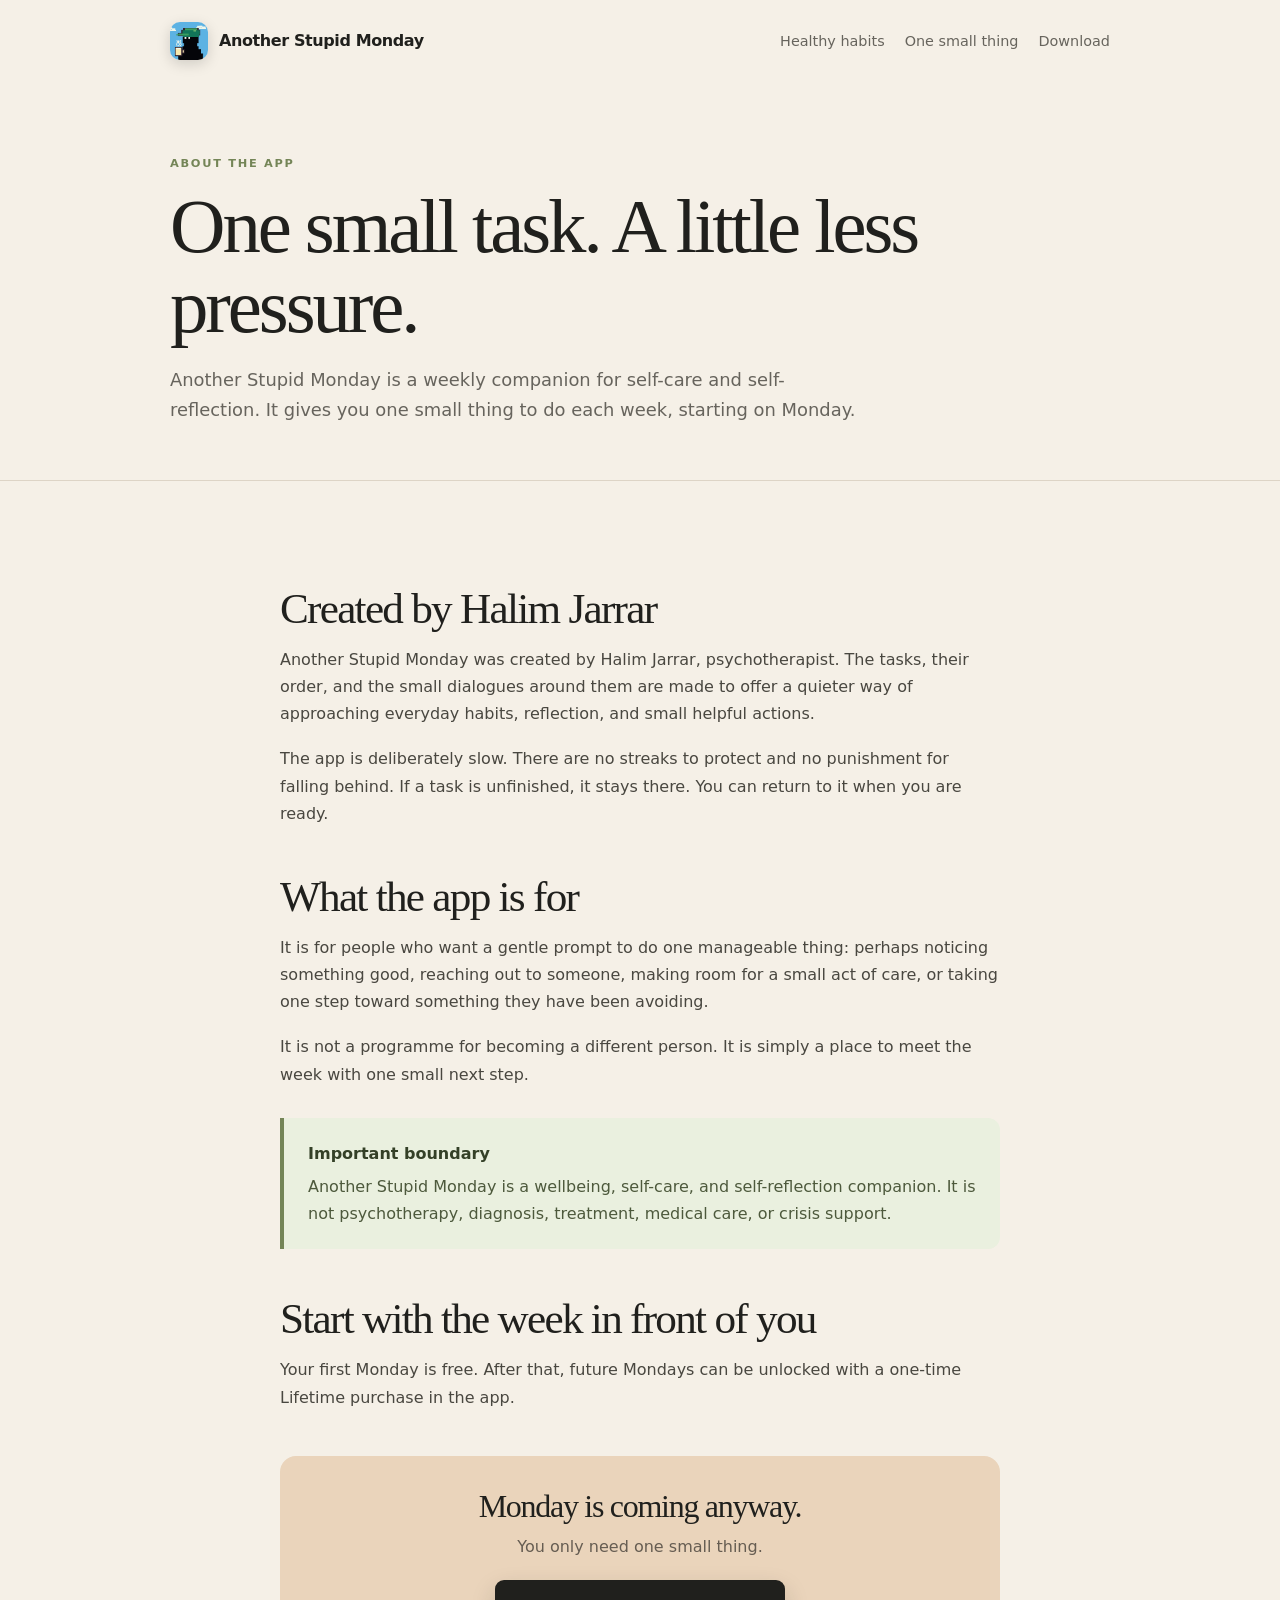
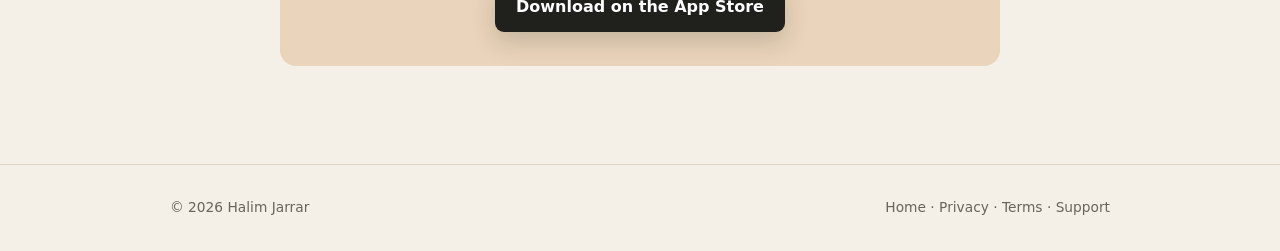
==== about/index.html @ 883b9c77 "Create canonical Another Stupid Monday product site" ====
<!doctype html>
<html lang="en">
<head>
  <meta charset="utf-8">
  <meta name="viewport" content="width=device-width, initial-scale=1">
  <meta name="description" content="About Another Stupid Monday, a gentle weekly self-care and self-reflection companion created by psychotherapist Halim Jarrar.">
  <link rel="canonical" href="https://another-stupid-monday.halim-jarrar.de/about/">
  <meta property="og:type" content="website"><meta property="og:title" content="About Another Stupid Monday"><meta property="og:description" content="A gentle weekly self-care and self-reflection companion."><meta property="og:url" content="https://another-stupid-monday.halim-jarrar.de/about/"><meta property="og:image" content="https://another-stupid-monday.halim-jarrar.de/assets/app-icon.jpg">
  <title>About Another Stupid Monday | Halim Jarrar</title>
  <link rel="stylesheet" href="../assets/asm-pages.css">
</head>
<body>
  <nav class="nav wrap" aria-label="Main navigation"><a class="brand" href="/"><img src="../assets/app-icon.jpg" alt="Another Stupid Monday app icon">Another Stupid Monday</a><div class="nav-links"><a href="/healthy-habits-without-streaks/">Healthy habits</a><a href="/one-small-thing/">One small thing</a><a href="https://apps.apple.com/us/app/another-stupid-monday/id6782894277">Download</a></div></nav>
  <header class="hero"><div class="wrap"><div class="eyebrow">About the app</div><h1>One small task. A little less pressure.</h1><p>Another Stupid Monday is a weekly companion for self-care and self-reflection. It gives you one small thing to do each week, starting on Monday.</p></div></header>
  <main class="article wrap">
    <h2>Created by Halim Jarrar</h2>
    <p>Another Stupid Monday was created by Halim Jarrar, psychotherapist. The tasks, their order, and the small dialogues around them are made to offer a quieter way of approaching everyday habits, reflection, and small helpful actions.</p>
    <p>The app is deliberately slow. There are no streaks to protect and no punishment for falling behind. If a task is unfinished, it stays there. You can return to it when you are ready.</p>
    <h2>What the app is for</h2>
    <p>It is for people who want a gentle prompt to do one manageable thing: perhaps noticing something good, reaching out to someone, making room for a small act of care, or taking one step toward something they have been avoiding.</p>
    <p>It is not a programme for becoming a different person. It is simply a place to meet the week with one small next step.</p>
    <aside class="callout"><strong>Important boundary</strong>Another Stupid Monday is a wellbeing, self-care, and self-reflection companion. It is not psychotherapy, diagnosis, treatment, medical care, or crisis support.</aside>
    <h2>Start with the week in front of you</h2>
    <p>Your first Monday is free. After that, future Mondays can be unlocked with a one-time Lifetime purchase in the app.</p>
    <section class="cta"><h2>Monday is coming anyway.</h2><p>You only need one small thing.</p><a class="button" href="https://apps.apple.com/us/app/another-stupid-monday/id6782894277">Download on the App Store</a></section>
  </main>
  <footer><div class="wrap footer-row"><span>© 2026 Halim Jarrar</span><span><a href="/">Home</a> · <a href="https://asm.halim-jarrar.de/privacy/">Privacy</a> · <a href="https://asm.halim-jarrar.de/terms/">Terms</a> · <a href="https://asm.halim-jarrar.de/support/">Support</a></span></div></footer>
</body>
</html>
---- assets/asm-pages.css ----
:root{--ivory:#f5f0e7;--paper:#fffdf8;--ink:#20201d;--muted:#67645d;--clay:#c96548;--clay-dark:#a84f37;--olive:#748557;--line:#ddd4c6;--shadow:0 20px 70px rgba(54,42,28,.12);--serif:Georgia,"Times New Roman",serif;--sans:system-ui,-apple-system,BlinkMacSystemFont,"Segoe UI",sans-serif}*{box-sizing:border-box}html{scroll-behavior:smooth}body{margin:0;background:var(--ivory);color:var(--ink);font:16px/1.7 var(--sans);-webkit-font-smoothing:antialiased}a{color:var(--clay-dark);text-underline-offset:3px}.wrap{width:min(940px,calc(100% - 40px));margin:auto}.nav{height:82px;display:flex;align-items:center;justify-content:space-between;gap:20px}.brand{display:flex;align-items:center;gap:11px;color:var(--ink);font-weight:750;letter-spacing:-.025em;text-decoration:none}.brand img{width:38px;height:38px;border-radius:10px;box-shadow:0 4px 14px rgba(0,0,0,.15)}.nav-links{display:flex;align-items:center;gap:20px;color:var(--muted);font-size:.9rem}.nav-links a{color:inherit;text-decoration:none}.nav-links a:hover{color:var(--clay-dark)}.hero{padding:72px 0 54px;border-bottom:1px solid var(--line)}.eyebrow{color:var(--olive);font-size:.71rem;font-weight:800;letter-spacing:.15em;text-transform:uppercase}.hero h1,h2{font-family:var(--serif);font-weight:500;letter-spacing:-.04em;line-height:1.04}.hero h1{max-width:800px;margin:14px 0 18px;font-size:clamp(3rem,6vw,5.5rem)}.hero p{max-width:690px;margin:0;color:var(--muted);font-size:1.12rem}.article{max-width:720px;padding:58px 0 90px}.article h2{margin:48px 0 14px;font-size:clamp(1.9rem,3.5vw,2.7rem)}.article h3{margin:29px 0 8px;font:500 1.34rem/1.2 var(--serif);letter-spacing:-.02em}.article p,.article li{color:#494740}.article p{margin:0 0 18px}.article ul{margin:0 0 20px;padding-left:1.25rem}.article li{margin:8px 0}.callout{margin:30px 0;padding:22px 24px;border-left:4px solid var(--olive);border-radius:0 12px 12px 0;background:#eaf0df;color:#4d593c}.callout strong{display:block;margin-bottom:6px;color:#344027}.steps{list-style:none;padding:0!important;counter-reset:steps}.steps li{position:relative;padding:17px 18px 17px 58px;border:1px solid var(--line);border-radius:12px;background:var(--paper);margin:12px 0}.steps li:before{counter-increment:steps;content:counter(steps);position:absolute;left:18px;top:18px;color:var(--clay);font:italic 1.6rem/1 var(--serif)}.cta{margin:45px 0 8px;padding:34px;border-radius:16px;background:#ead4bb;text-align:center}.cta h2{margin:0 0 10px;font-size:2rem}.cta p{margin:0 auto 20px;max-width:520px;color:#665d52}.button{display:inline-flex;align-items:center;justify-content:center;min-height:52px;padding:0 21px;border-radius:9px;background:var(--ink);color:#fff;text-decoration:none;font-weight:750;box-shadow:0 10px 24px rgba(32,32,29,.18);transition:transform .18s,background .18s}.button:hover{transform:translateY(-2px);background:var(--clay-dark)}.boundary{font-size:.92rem;color:var(--muted)}footer{padding:31px 0;border-top:1px solid var(--line);color:var(--muted);font-size:.86rem}.footer-row{display:flex;justify-content:space-between;gap:16px;flex-wrap:wrap}.footer-row a{color:inherit;text-decoration:none}.footer-row a:hover{color:var(--clay-dark)}@media(max-width:620px){.wrap{width:min(100% - 32px,620px)}.nav{height:68px}.nav-links a:not(:last-child){display:none}.nav-links{gap:0;font-size:.82rem}.hero{padding:48px 0 38px}.article{padding:42px 0 68px}.article h2{margin-top:38px}.cta{padding:28px 18px}}
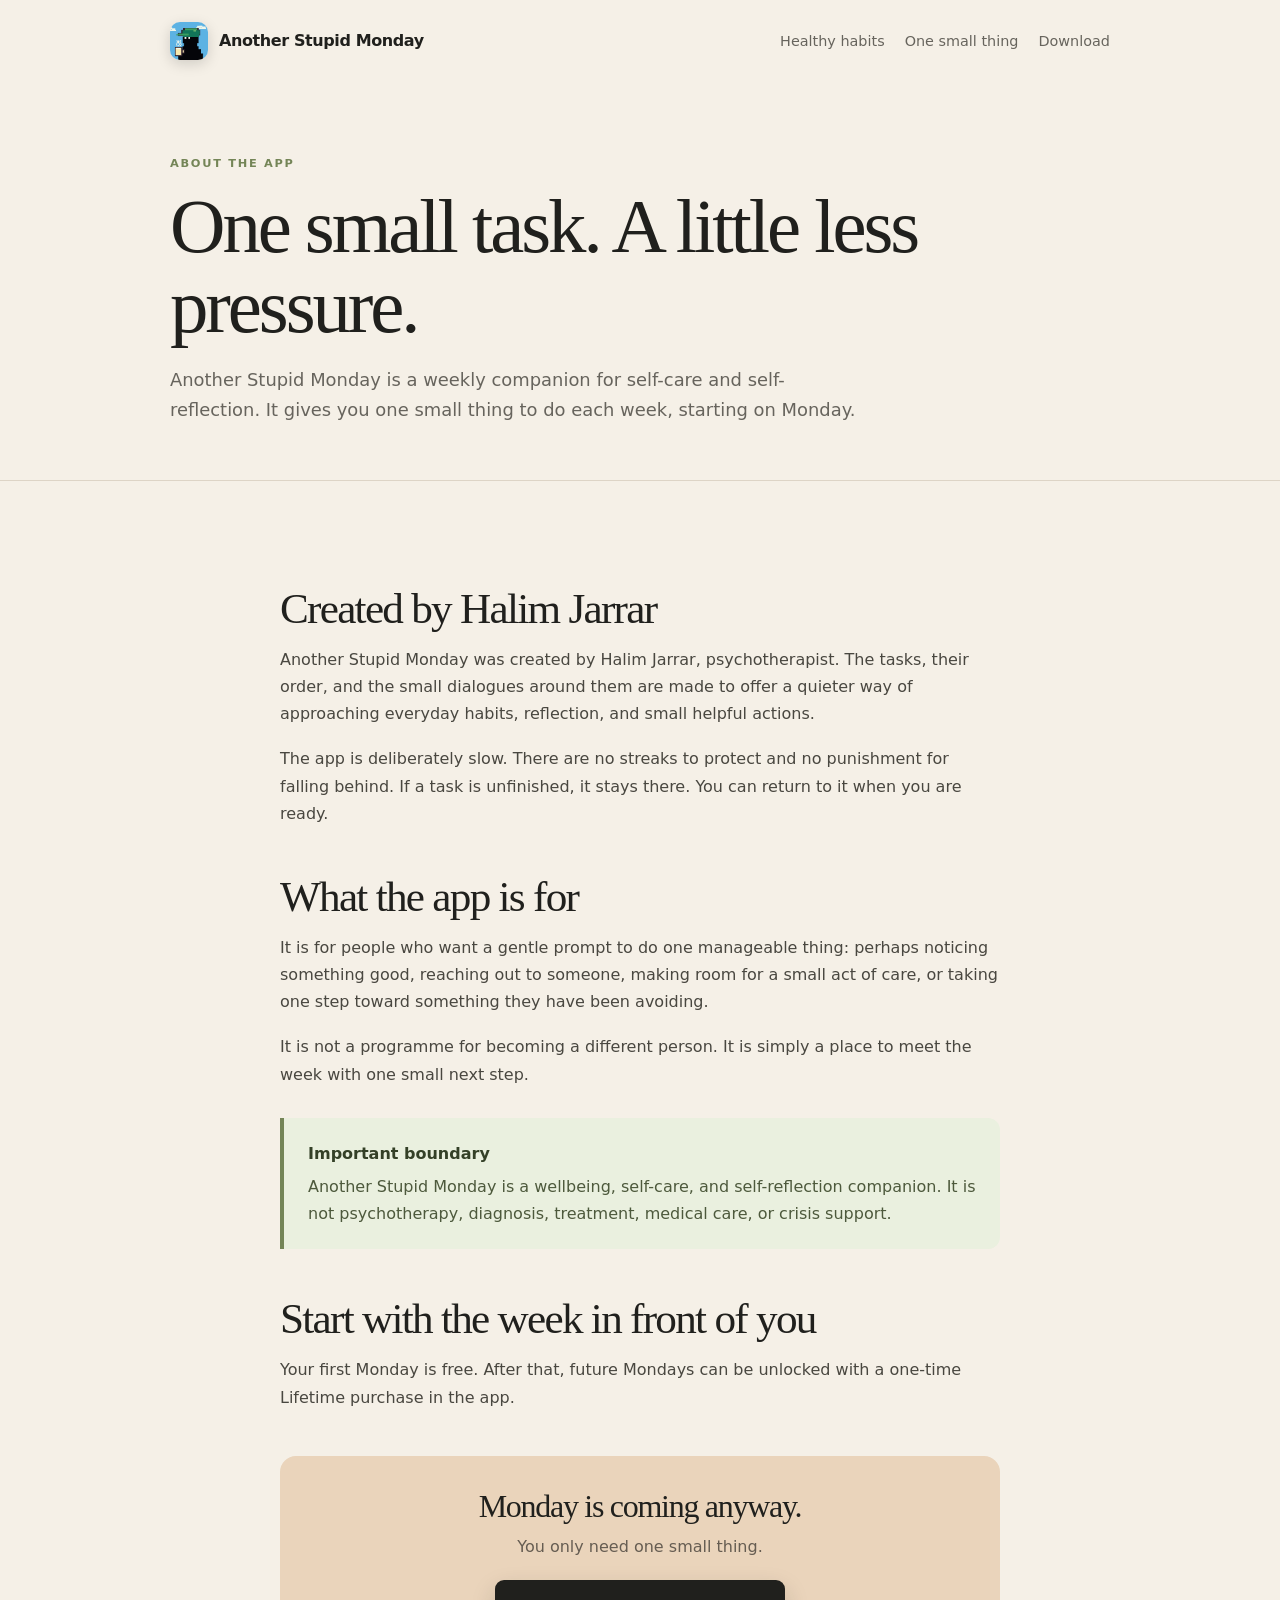
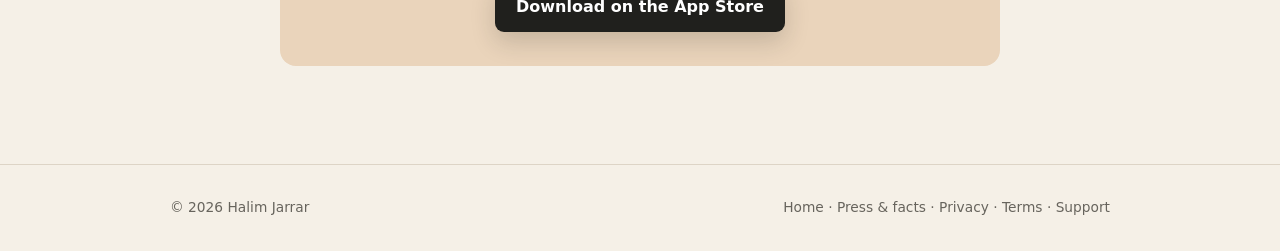
==== commit 44a0669d: "Improve product provenance and article metadata" ====
--- a/about/index.html
+++ b/about/index.html
@@ -24,6 +24,6 @@
     <p>Your first Monday is free. After that, future Mondays can be unlocked with a one-time Lifetime purchase in the app.</p>
     <section class="cta"><h2>Monday is coming anyway.</h2><p>You only need one small thing.</p><a class="button" href="https://apps.apple.com/us/app/another-stupid-monday/id6782894277">Download on the App Store</a></section>
   </main>
-  <footer><div class="wrap footer-row"><span>© 2026 Halim Jarrar</span><span><a href="/">Home</a> · <a href="https://asm.halim-jarrar.de/privacy/">Privacy</a> · <a href="https://asm.halim-jarrar.de/terms/">Terms</a> · <a href="https://asm.halim-jarrar.de/support/">Support</a></span></div></footer>
+  <footer><div class="wrap footer-row"><span>© 2026 Halim Jarrar</span><span><a href="/">Home</a> · <a href="/press/">Press & facts</a> · <a href="https://asm.halim-jarrar.de/privacy/">Privacy</a> · <a href="https://asm.halim-jarrar.de/terms/">Terms</a> · <a href="https://asm.halim-jarrar.de/support/">Support</a></span></div></footer>
 </body>
 </html>
--- a/assets/asm-pages.css
+++ b/assets/asm-pages.css
@@ -1 +1,3 @@
 :root{--ivory:#f5f0e7;--paper:#fffdf8;--ink:#20201d;--muted:#67645d;--clay:#c96548;--clay-dark:#a84f37;--olive:#748557;--line:#ddd4c6;--shadow:0 20px 70px rgba(54,42,28,.12);--serif:Georgia,"Times New Roman",serif;--sans:system-ui,-apple-system,BlinkMacSystemFont,"Segoe UI",sans-serif}*{box-sizing:border-box}html{scroll-behavior:smooth}body{margin:0;background:var(--ivory);color:var(--ink);font:16px/1.7 var(--sans);-webkit-font-smoothing:antialiased}a{color:var(--clay-dark);text-underline-offset:3px}.wrap{width:min(940px,calc(100% - 40px));margin:auto}.nav{height:82px;display:flex;align-items:center;justify-content:space-between;gap:20px}.brand{display:flex;align-items:center;gap:11px;color:var(--ink);font-weight:750;letter-spacing:-.025em;text-decoration:none}.brand img{width:38px;height:38px;border-radius:10px;box-shadow:0 4px 14px rgba(0,0,0,.15)}.nav-links{display:flex;align-items:center;gap:20px;color:var(--muted);font-size:.9rem}.nav-links a{color:inherit;text-decoration:none}.nav-links a:hover{color:var(--clay-dark)}.hero{padding:72px 0 54px;border-bottom:1px solid var(--line)}.eyebrow{color:var(--olive);font-size:.71rem;font-weight:800;letter-spacing:.15em;text-transform:uppercase}.hero h1,h2{font-family:var(--serif);font-weight:500;letter-spacing:-.04em;line-height:1.04}.hero h1{max-width:800px;margin:14px 0 18px;font-size:clamp(3rem,6vw,5.5rem)}.hero p{max-width:690px;margin:0;color:var(--muted);font-size:1.12rem}.article{max-width:720px;padding:58px 0 90px}.article h2{margin:48px 0 14px;font-size:clamp(1.9rem,3.5vw,2.7rem)}.article h3{margin:29px 0 8px;font:500 1.34rem/1.2 var(--serif);letter-spacing:-.02em}.article p,.article li{color:#494740}.article p{margin:0 0 18px}.article ul{margin:0 0 20px;padding-left:1.25rem}.article li{margin:8px 0}.callout{margin:30px 0;padding:22px 24px;border-left:4px solid var(--olive);border-radius:0 12px 12px 0;background:#eaf0df;color:#4d593c}.callout strong{display:block;margin-bottom:6px;color:#344027}.steps{list-style:none;padding:0!important;counter-reset:steps}.steps li{position:relative;padding:17px 18px 17px 58px;border:1px solid var(--line);border-radius:12px;background:var(--paper);margin:12px 0}.steps li:before{counter-increment:steps;content:counter(steps);position:absolute;left:18px;top:18px;color:var(--clay);font:italic 1.6rem/1 var(--serif)}.cta{margin:45px 0 8px;padding:34px;border-radius:16px;background:#ead4bb;text-align:center}.cta h2{margin:0 0 10px;font-size:2rem}.cta p{margin:0 auto 20px;max-width:520px;color:#665d52}.button{display:inline-flex;align-items:center;justify-content:center;min-height:52px;padding:0 21px;border-radius:9px;background:var(--ink);color:#fff;text-decoration:none;font-weight:750;box-shadow:0 10px 24px rgba(32,32,29,.18);transition:transform .18s,background .18s}.button:hover{transform:translateY(-2px);background:var(--clay-dark)}.boundary{font-size:.92rem;color:var(--muted)}footer{padding:31px 0;border-top:1px solid var(--line);color:var(--muted);font-size:.86rem}.footer-row{display:flex;justify-content:space-between;gap:16px;flex-wrap:wrap}.footer-row a{color:inherit;text-decoration:none}.footer-row a:hover{color:var(--clay-dark)}@media(max-width:620px){.wrap{width:min(100% - 32px,620px)}.nav{height:68px}.nav-links a:not(:last-child){display:none}.nav-links{gap:0;font-size:.82rem}.hero{padding:48px 0 38px}.article{padding:42px 0 68px}.article h2{margin-top:38px}.cta{padding:28px 18px}}
+
+.byline{margin:0 0 30px;color:var(--muted);font-size:.92rem}.byline a{font-weight:750}
